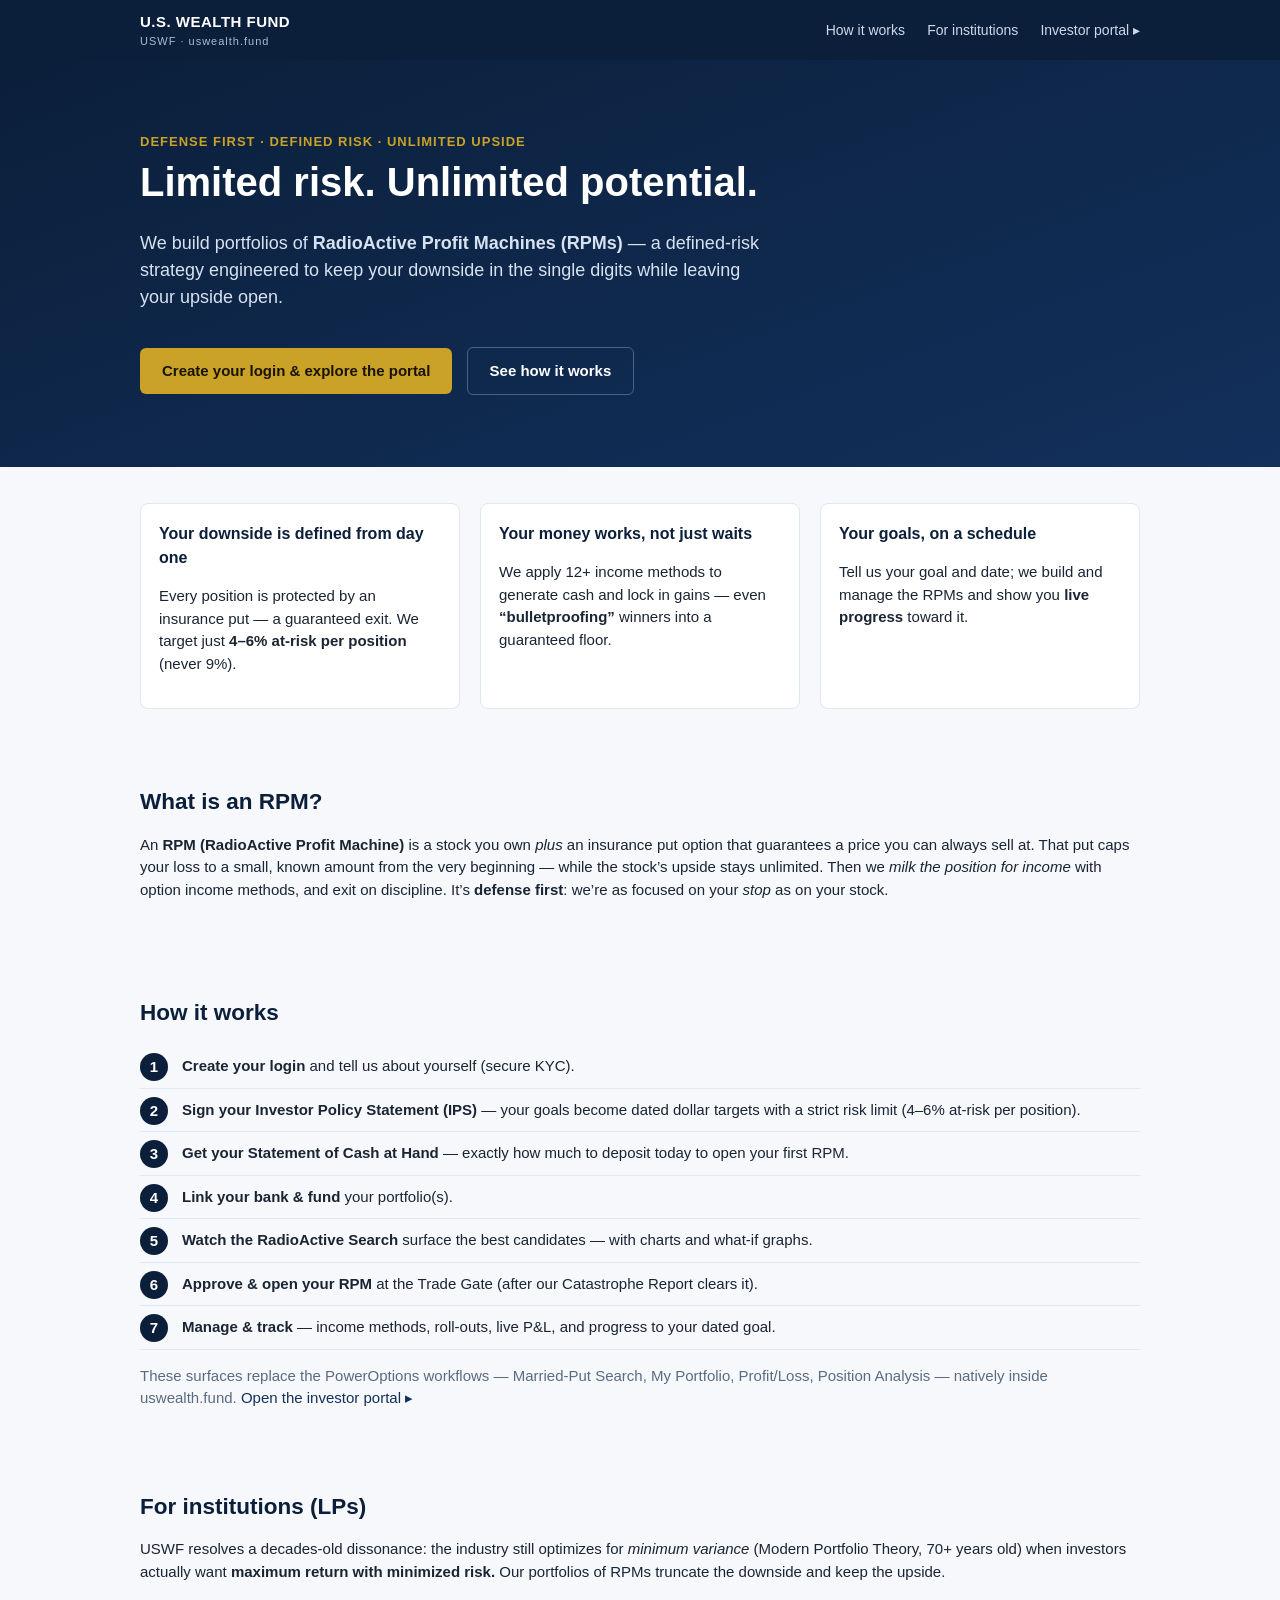
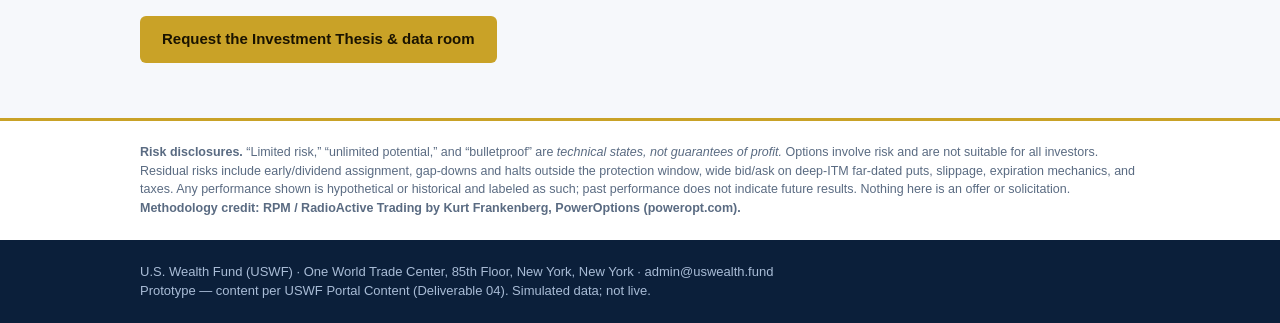
==== index.html @ e9daaee0 "USWF portal prototype (staging) — simulated data, pre-compliance-clearance" ====
<!DOCTYPE html>
<html lang="en">
<head>
<meta charset="utf-8">
<meta name="viewport" content="width=device-width, initial-scale=1">
<title>U.S. Wealth Fund — Limited risk. Unlimited potential.</title>
<meta name="description" content="U.S. Wealth Fund builds portfolios of RadioActive Profit Machines (RPMs): defined-risk equity upside with single-digit downside by construction.">
<link rel="stylesheet" href="assets/css/styles.css">
</head>
<body>

<header class="topbar">
  <div class="wrap">
    <a class="brand" href="index.html">U.S. WEALTH FUND<small>USWF · uswealth.fund</small></a>
    <nav class="nav">
      <a href="#how">How it works</a>
      <a href="#institutions">For institutions</a>
      <a href="app.html">Investor portal ▸</a>
    </nav>
  </div>
</header>

<section class="hero">
  <div class="wrap">
    <div class="tag">Defense first · Defined risk · Unlimited upside</div>
    <h1>Limited risk. Unlimited potential.</h1>
    <p>We build portfolios of <strong>RadioActive Profit Machines (RPMs)</strong> — a defined-risk
       strategy engineered to keep your downside in the single digits while leaving your upside open.</p>
    <a class="cta" href="app.html">Create your login &amp; explore the portal</a>
    <a class="cta ghost" href="#how">See how it works</a>
  </div>
</section>

<div class="wrap">

  <div class="props">
    <div class="prop"><h3>Your downside is defined from day one</h3><p>Every position is protected by an insurance put — a guaranteed exit. We target just <b>4–6% at-risk per position</b> (never 9%).</p></div>
    <div class="prop"><h3>Your money works, not just waits</h3><p>We apply 12+ income methods to generate cash and lock in gains — even <b>“bulletproofing”</b> winners into a guaranteed floor.</p></div>
    <div class="prop"><h3>Your goals, on a schedule</h3><p>Tell us your goal and date; we build and manage the RPMs and show you <b>live progress</b> toward it.</p></div>
  </div>

  <section class="section" id="what">
    <h2>What is an RPM?</h2>
    <p>An <strong>RPM (RadioActive Profit Machine)</strong> is a stock you own <em>plus</em> an insurance
       put option that guarantees a price you can always sell at. That put caps your loss to a small,
       known amount from the very beginning — while the stock’s upside stays unlimited. Then we
       <em>milk the position for income</em> with option income methods, and exit on discipline.
       It’s <strong>defense first</strong>: we’re as focused on your <em>stop</em> as on your stock.</p>
  </section>

  <section class="section" id="how">
    <h2>How it works</h2>
    <ol class="steps">
      <li><b>Create your login</b> and tell us about yourself (secure KYC).</li>
      <li><b>Sign your Investor Policy Statement (IPS)</b> — your goals become dated dollar targets with a strict risk limit (4–6% at-risk per position).</li>
      <li><b>Get your Statement of Cash at Hand</b> — exactly how much to deposit today to open your first RPM.</li>
      <li><b>Link your bank &amp; fund</b> your portfolio(s).</li>
      <li><b>Watch the RadioActive Search</b> surface the best candidates — with charts and what-if graphs.</li>
      <li><b>Approve &amp; open your RPM</b> at the Trade Gate (after our Catastrophe Report clears it).</li>
      <li><b>Manage &amp; track</b> — income methods, roll-outs, live P&amp;L, and progress to your dated goal.</li>
    </ol>
    <p class="sub">These surfaces replace the PowerOptions workflows — Married-Put Search, My Portfolio, Profit/Loss, Position Analysis — natively inside uswealth.fund. <a href="app.html">Open the investor portal ▸</a></p>
  </section>

  <section class="section" id="institutions">
    <h2>For institutions (LPs)</h2>
    <p>USWF resolves a decades-old dissonance: the industry still optimizes for <em>minimum variance</em>
       (Modern Portfolio Theory, 70+ years old) when investors actually want <strong>maximum return with
       minimized risk.</strong> Our portfolios of RPMs truncate the downside and keep the upside.</p>
    <p><a class="cta" href="mailto:admin@uswealth.fund?subject=USWF%20Investment%20Thesis%20request">Request the Investment Thesis &amp; data room</a></p>
  </section>

</div>

<div class="disclosure">
  <div class="wrap">
    <strong>Risk disclosures.</strong> “Limited risk,” “unlimited potential,” and “bulletproof” are
    <em>technical states, not guarantees of profit.</em> Options involve risk and are not suitable for all
    investors. Residual risks include early/dividend assignment, gap-downs and halts outside the
    protection window, wide bid/ask on deep-ITM far-dated puts, slippage, expiration mechanics, and
    taxes. Any performance shown is hypothetical or historical and labeled as such; past performance
    does not indicate future results. Nothing here is an offer or solicitation.
    <strong>Methodology credit: RPM / RadioActive Trading by Kurt Frankenberg, PowerOptions (poweropt.com).</strong>
  </div>
</div>

<footer class="foot">
  <div class="wrap">
    U.S. Wealth Fund (USWF) · One World Trade Center, 85th Floor, New York, New York · admin@uswealth.fund
    <br>Prototype — content per USWF Portal Content (Deliverable 04). Simulated data; not live.
  </div>
</footer>

</body>
</html>
---- assets/css/styles.css ----
/* uswealth.fund — prototype styles (dependency-free) */
:root{
  --navy:#0b1f3a; --navy2:#12305c; --ink:#1a2433; --slate:#5a6b82; --line:#e2e8f0;
  --bg:#f6f8fb; --white:#fff; --ok:#0f9d58; --okbg:#e6f4ea; --warn:#b8860b; --warnbg:#fdf6e3;
  --bad:#c0392b; --badbg:#fdecea; --accent:#c9a227;
}
*{box-sizing:border-box}
body{margin:0;font:15px/1.5 -apple-system,BlinkMacSystemFont,"Segoe UI",Roboto,Helvetica,Arial,sans-serif;color:var(--ink);background:var(--bg)}
a{color:var(--navy2);text-decoration:none}
h1,h2,h3,h4{color:var(--navy);margin:0 0 .4em}
.muted{color:var(--slate)}
.sub{color:var(--slate);margin:.2em 0 0}
.hint{color:var(--slate);font-size:13px;margin:.2em 0 .6em}
.wrap{max-width:1040px;margin:0 auto;padding:0 20px}

/* top bar */
.topbar{background:var(--navy);color:#fff}
.topbar .wrap{display:flex;align-items:center;justify-content:space-between;height:60px}
.brand{font-weight:700;letter-spacing:.5px;color:#fff}
.brand small{display:block;font-weight:400;font-size:11px;color:#a9bcd6;letter-spacing:1px}
.nav a{color:#cdd9ea;margin-left:18px;font-size:14px;padding:6px 0;border-bottom:2px solid transparent}
.nav a.active,.nav a:hover{color:#fff;border-color:var(--accent)}

/* marketing */
.hero{background:linear-gradient(160deg,var(--navy),var(--navy2));color:#fff;padding:72px 0}
.hero h1{color:#fff;font-size:40px;margin-bottom:.2em}
.hero .tag{color:var(--accent);font-weight:600;letter-spacing:1px;text-transform:uppercase;font-size:13px}
.hero p{color:#d7e2f0;max-width:640px;font-size:18px}
.cta{display:inline-block;margin-top:18px;background:var(--accent);color:#1a1300;font-weight:700;padding:12px 22px;border-radius:6px}
.cta.ghost{background:transparent;color:#fff;border:1px solid #48628a;margin-left:10px}
.props{display:grid;grid-template-columns:repeat(3,1fr);gap:20px;margin:36px 0}
.prop{background:#fff;border:1px solid var(--line);border-radius:8px;padding:18px}
.prop h3{font-size:16px}
.steps{counter-reset:s;padding:0;list-style:none}
.steps li{counter-increment:s;padding:10px 0 10px 42px;position:relative;border-bottom:1px solid var(--line)}
.steps li:before{content:counter(s);position:absolute;left:0;top:8px;width:28px;height:28px;border-radius:50%;background:var(--navy);color:#fff;text-align:center;line-height:28px;font-weight:700}
.section{padding:40px 0}
.disclosure{background:#fff;border-top:3px solid var(--accent);color:var(--slate);font-size:12.5px;padding:22px 0}
.foot{background:var(--navy);color:#a9bcd6;font-size:13px;padding:22px 0}

/* app surfaces */
.app-main{padding:24px 0}
.panel{background:#fff;border:1px solid var(--line);border-radius:10px;padding:20px;margin-bottom:20px}
.panel-head{border-bottom:1px solid var(--line);padding-bottom:12px;margin-bottom:16px}
.grid{width:100%;border-collapse:collapse;font-size:14px}
.grid th,.grid td{text-align:left;padding:9px 10px;border-bottom:1px solid var(--line)}
.grid th{color:var(--slate);font-weight:600;font-size:12px;text-transform:uppercase;letter-spacing:.4px}
.grid.tight th,.grid.tight td{padding:6px 8px}
.tk{font-weight:700;color:var(--navy)}
.badge{display:inline-block;padding:2px 8px;border-radius:20px;font-size:12px;font-weight:600}
.badge.ok{background:var(--okbg);color:var(--ok)} .badge.warn{background:var(--warnbg);color:var(--warn)} .badge.bad{background:var(--badbg);color:var(--bad)}
.btn{background:var(--navy);color:#fff;border:0;border-radius:6px;padding:8px 14px;cursor:pointer;font-size:14px}
.btn.sm{padding:5px 10px;font-size:13px}
.btn.primary{background:var(--ok)}
.btn.primary:disabled{background:#9aa7b6;cursor:not-allowed}
.btn:hover{filter:brightness(1.08)}
.card{background:#fff;border:1px solid var(--line);border-radius:10px;padding:16px;margin-bottom:16px}
.card-head{display:flex;justify-content:space-between;align-items:center;margin-bottom:8px}
.kv{display:flex;justify-content:space-between;padding:5px 0;border-bottom:1px dashed var(--line)}
.kv.total{border-bottom:2px solid var(--navy);font-size:16px}
.kv span{color:var(--slate)}
.two-col{display:grid;grid-template-columns:1fr 1fr;gap:22px;align-items:start}
.chart-wrap{background:#fbfcfe;border:1px solid var(--line);border-radius:8px;padding:8px}
label{display:block;margin:8px 0;font-size:13px;color:var(--slate)}
input,select{font:inherit;padding:7px 9px;border:1px solid var(--line);border-radius:6px;width:120px}
select{width:auto}
.im-grid{display:grid;grid-template-columns:1fr 1fr;gap:18px;margin-top:18px}
.im{background:#fbfcfe;border:1px solid var(--line);border-radius:8px;padding:14px}
.msg{margin-top:8px;font-size:13px;min-height:18px}
.msg.ok{color:var(--ok)} .msg.warn{color:var(--warn)} .msg.err{color:var(--bad)}
.gate{border-radius:10px;padding:16px;margin-top:18px}
.gate.ok{background:var(--okbg);border:1px solid var(--ok)} .gate.warn{background:var(--warnbg);border:1px solid var(--warn)} .gate.bad{background:var(--badbg);border:1px solid var(--bad)}
.gate ul{margin:6px 0;padding-left:18px} .gate .reason{font-weight:600} .gate .reason.err{color:var(--bad)}
.disc{font-size:12px;color:var(--slate);margin-top:8px}

/* payoff chart */
.payoff{width:100%;height:auto}
.payoff .axis{stroke:#c7d2e0;stroke-width:1}
.payoff .axis0{stroke:#94a3b8;stroke-dasharray:3 3}
.payoff .curve{fill:none;stroke:var(--navy2);stroke-width:2.5}
.payoff .lbl{fill:var(--slate);font-size:11px} .payoff .lbl0{fill:#94a3b8;font-size:10px}

@media(max-width:820px){.two-col,.im-grid,.props{grid-template-columns:1fr}}
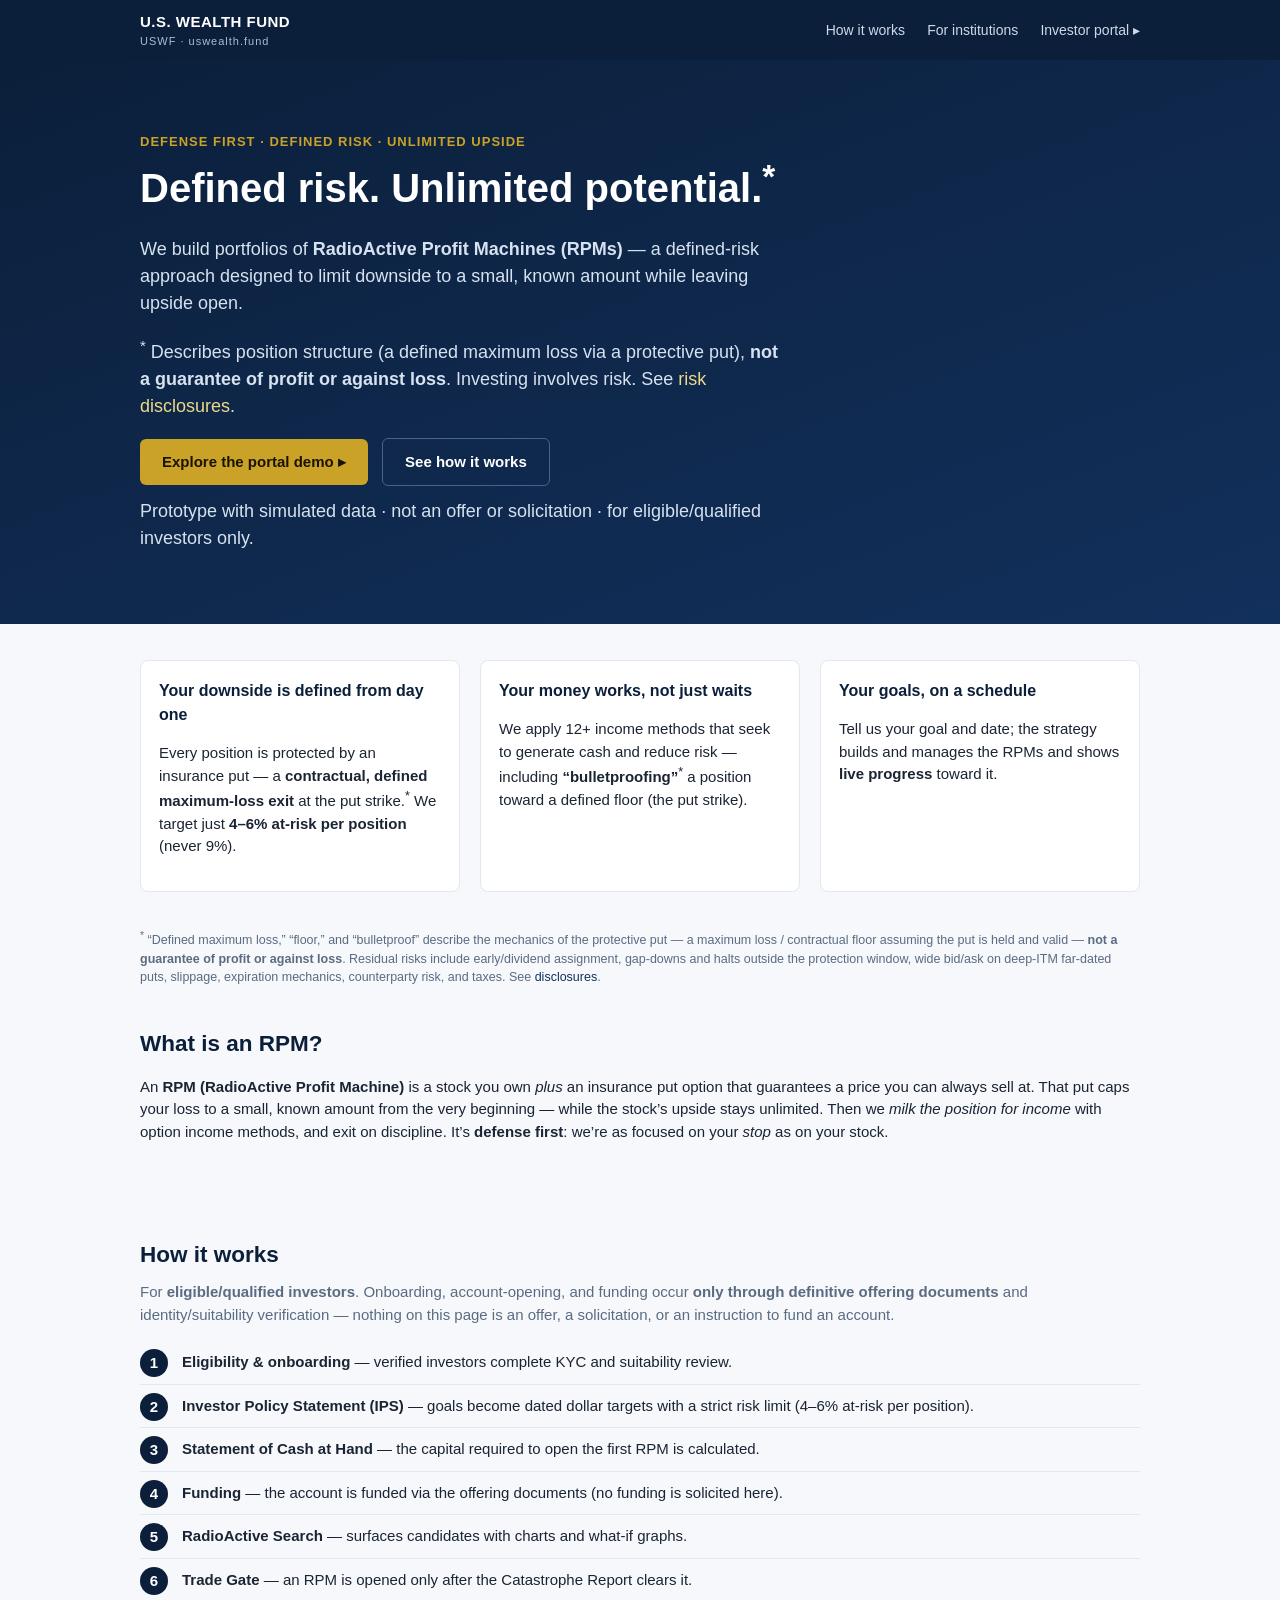
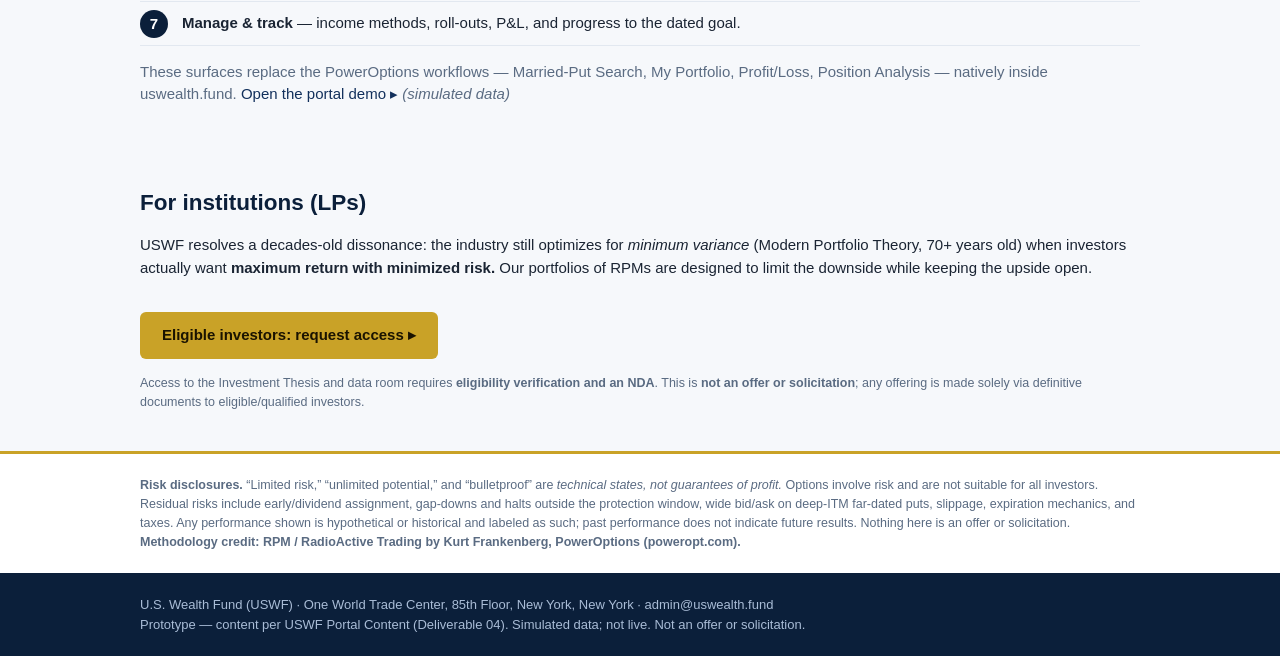
==== commit 4e9f96e4: "Compliance remediation (Deliverable 09): gate funding/data-room CTAs, qualify guarantee language, ad" ====
--- a/index.html
+++ b/index.html
@@ -4,7 +4,7 @@
 <meta charset="utf-8">
 <meta name="viewport" content="width=device-width, initial-scale=1">
 <title>U.S. Wealth Fund — Limited risk. Unlimited potential.</title>
-<meta name="description" content="U.S. Wealth Fund builds portfolios of RadioActive Profit Machines (RPMs): defined-risk equity upside with single-digit downside by construction.">
+<meta name="description" content="U.S. Wealth Fund builds portfolios of RadioActive Profit Machines (RPMs): a defined-risk approach designed to limit downside while leaving upside open. For eligible/qualified investors. Not an offer.">
 <link rel="stylesheet" href="assets/css/styles.css">
 </head>
 <body>
@@ -23,21 +23,30 @@
 <section class="hero">
   <div class="wrap">
     <div class="tag">Defense first · Defined risk · Unlimited upside</div>
-    <h1>Limited risk. Unlimited potential.</h1>
+    <h1>Defined risk. Unlimited potential.<sup>*</sup></h1>
     <p>We build portfolios of <strong>RadioActive Profit Machines (RPMs)</strong> — a defined-risk
-       strategy engineered to keep your downside in the single digits while leaving your upside open.</p>
-    <a class="cta" href="app.html">Create your login &amp; explore the portal</a>
+       approach designed to limit downside to a small, known amount while leaving upside open.</p>
+    <p class="hero-disc"><sup>*</sup> Describes position structure (a defined maximum loss via a
+       protective put), <strong>not a guarantee of profit or against loss</strong>. Investing involves
+       risk. See <a href="#disclosures">risk disclosures</a>.</p>
+    <a class="cta" href="app.html">Explore the portal demo ▸</a>
     <a class="cta ghost" href="#how">See how it works</a>
+    <p class="cta-disc">Prototype with simulated data · not an offer or solicitation · for eligible/qualified investors only.</p>
   </div>
 </section>
 
 <div class="wrap">
 
   <div class="props">
-    <div class="prop"><h3>Your downside is defined from day one</h3><p>Every position is protected by an insurance put — a guaranteed exit. We target just <b>4–6% at-risk per position</b> (never 9%).</p></div>
-    <div class="prop"><h3>Your money works, not just waits</h3><p>We apply 12+ income methods to generate cash and lock in gains — even <b>“bulletproofing”</b> winners into a guaranteed floor.</p></div>
-    <div class="prop"><h3>Your goals, on a schedule</h3><p>Tell us your goal and date; we build and manage the RPMs and show you <b>live progress</b> toward it.</p></div>
+    <div class="prop"><h3>Your downside is defined from day one</h3><p>Every position is protected by an insurance put — a <b>contractual, defined maximum-loss exit</b> at the put strike.<sup>*</sup> We target just <b>4–6% at-risk per position</b> (never 9%).</p></div>
+    <div class="prop"><h3>Your money works, not just waits</h3><p>We apply 12+ income methods that seek to generate cash and reduce risk — including <b>“bulletproofing”</b><sup>*</sup> a position toward a defined floor (the put strike).</p></div>
+    <div class="prop"><h3>Your goals, on a schedule</h3><p>Tell us your goal and date; the strategy builds and manages the RPMs and shows <b>live progress</b> toward it.</p></div>
   </div>
+  <p class="fine"><sup>*</sup> “Defined maximum loss,” “floor,” and “bulletproof” describe the mechanics
+     of the protective put — a maximum loss / contractual floor assuming the put is held and valid —
+     <strong>not a guarantee of profit or against loss</strong>. Residual risks include early/dividend
+     assignment, gap-downs and halts outside the protection window, wide bid/ask on deep-ITM far-dated
+     puts, slippage, expiration mechanics, counterparty risk, and taxes. See <a href="#disclosures">disclosures</a>.</p>
 
   <section class="section" id="what">
     <h2>What is an RPM?</h2>
@@ -50,29 +59,36 @@
 
   <section class="section" id="how">
     <h2>How it works</h2>
+    <p class="sub">For <b>eligible/qualified investors</b>. Onboarding, account-opening, and funding occur
+       <b>only through definitive offering documents</b> and identity/suitability verification —
+       nothing on this page is an offer, a solicitation, or an instruction to fund an account.</p>
     <ol class="steps">
-      <li><b>Create your login</b> and tell us about yourself (secure KYC).</li>
-      <li><b>Sign your Investor Policy Statement (IPS)</b> — your goals become dated dollar targets with a strict risk limit (4–6% at-risk per position).</li>
-      <li><b>Get your Statement of Cash at Hand</b> — exactly how much to deposit today to open your first RPM.</li>
-      <li><b>Link your bank &amp; fund</b> your portfolio(s).</li>
-      <li><b>Watch the RadioActive Search</b> surface the best candidates — with charts and what-if graphs.</li>
-      <li><b>Approve &amp; open your RPM</b> at the Trade Gate (after our Catastrophe Report clears it).</li>
-      <li><b>Manage &amp; track</b> — income methods, roll-outs, live P&amp;L, and progress to your dated goal.</li>
+      <li><b>Eligibility &amp; onboarding</b> — verified investors complete KYC and suitability review.</li>
+      <li><b>Investor Policy Statement (IPS)</b> — goals become dated dollar targets with a strict risk limit (4–6% at-risk per position).</li>
+      <li><b>Statement of Cash at Hand</b> — the capital required to open the first RPM is calculated.</li>
+      <li><b>Funding</b> — the account is funded via the offering documents (no funding is solicited here).</li>
+      <li><b>RadioActive Search</b> — surfaces candidates with charts and what-if graphs.</li>
+      <li><b>Trade Gate</b> — an RPM is opened only after the Catastrophe Report clears it.</li>
+      <li><b>Manage &amp; track</b> — income methods, roll-outs, P&amp;L, and progress to the dated goal.</li>
     </ol>
-    <p class="sub">These surfaces replace the PowerOptions workflows — Married-Put Search, My Portfolio, Profit/Loss, Position Analysis — natively inside uswealth.fund. <a href="app.html">Open the investor portal ▸</a></p>
+    <p class="sub">These surfaces replace the PowerOptions workflows — Married-Put Search, My Portfolio, Profit/Loss, Position Analysis — natively inside uswealth.fund. <a href="app.html">Open the portal demo ▸</a> <em>(simulated data)</em></p>
   </section>
 
   <section class="section" id="institutions">
     <h2>For institutions (LPs)</h2>
     <p>USWF resolves a decades-old dissonance: the industry still optimizes for <em>minimum variance</em>
        (Modern Portfolio Theory, 70+ years old) when investors actually want <strong>maximum return with
-       minimized risk.</strong> Our portfolios of RPMs truncate the downside and keep the upside.</p>
-    <p><a class="cta" href="mailto:admin@uswealth.fund?subject=USWF%20Investment%20Thesis%20request">Request the Investment Thesis &amp; data room</a></p>
+       minimized risk.</strong> Our portfolios of RPMs are designed to limit the downside while keeping
+       the upside open.</p>
+    <p><a class="cta" href="mailto:admin@uswealth.fund?subject=USWF%20eligibility%20%26%20thesis%20request">Eligible investors: request access ▸</a></p>
+    <p class="fine">Access to the Investment Thesis and data room requires <b>eligibility verification and an
+       NDA</b>. This is <b>not an offer or solicitation</b>; any offering is made solely via definitive
+       documents to eligible/qualified investors.</p>
   </section>
 
 </div>
 
-<div class="disclosure">
+<div class="disclosure" id="disclosures">
   <div class="wrap">
     <strong>Risk disclosures.</strong> “Limited risk,” “unlimited potential,” and “bulletproof” are
     <em>technical states, not guarantees of profit.</em> Options involve risk and are not suitable for all
@@ -87,7 +103,7 @@
 <footer class="foot">
   <div class="wrap">
     U.S. Wealth Fund (USWF) · One World Trade Center, 85th Floor, New York, New York · admin@uswealth.fund
-    <br>Prototype — content per USWF Portal Content (Deliverable 04). Simulated data; not live.
+    <br>Prototype — content per USWF Portal Content (Deliverable 04). Simulated data; not live. Not an offer or solicitation.
   </div>
 </footer>
 
--- a/assets/css/styles.css
+++ b/assets/css/styles.css
@@ -28,6 +28,10 @@
 .hero p{color:#d7e2f0;max-width:640px;font-size:18px}
 .cta{display:inline-block;margin-top:18px;background:var(--accent);color:#1a1300;font-weight:700;padding:12px 22px;border-radius:6px}
 .cta.ghost{background:transparent;color:#fff;border:1px solid #48628a;margin-left:10px}
+.hero-disc{color:#c7d2e0;font-size:12.5px;max-width:640px;margin:6px 0 0}
+.hero-disc a{color:#ecd98a}
+.cta-disc{color:#a9bcd6;font-size:12px;margin:12px 0 0}
+.fine{color:var(--slate);font-size:12.5px;line-height:1.5;margin:8px 0 0}
 .props{display:grid;grid-template-columns:repeat(3,1fr);gap:20px;margin:36px 0}
 .prop{background:#fff;border:1px solid var(--line);border-radius:8px;padding:18px}
 .prop h3{font-size:16px}
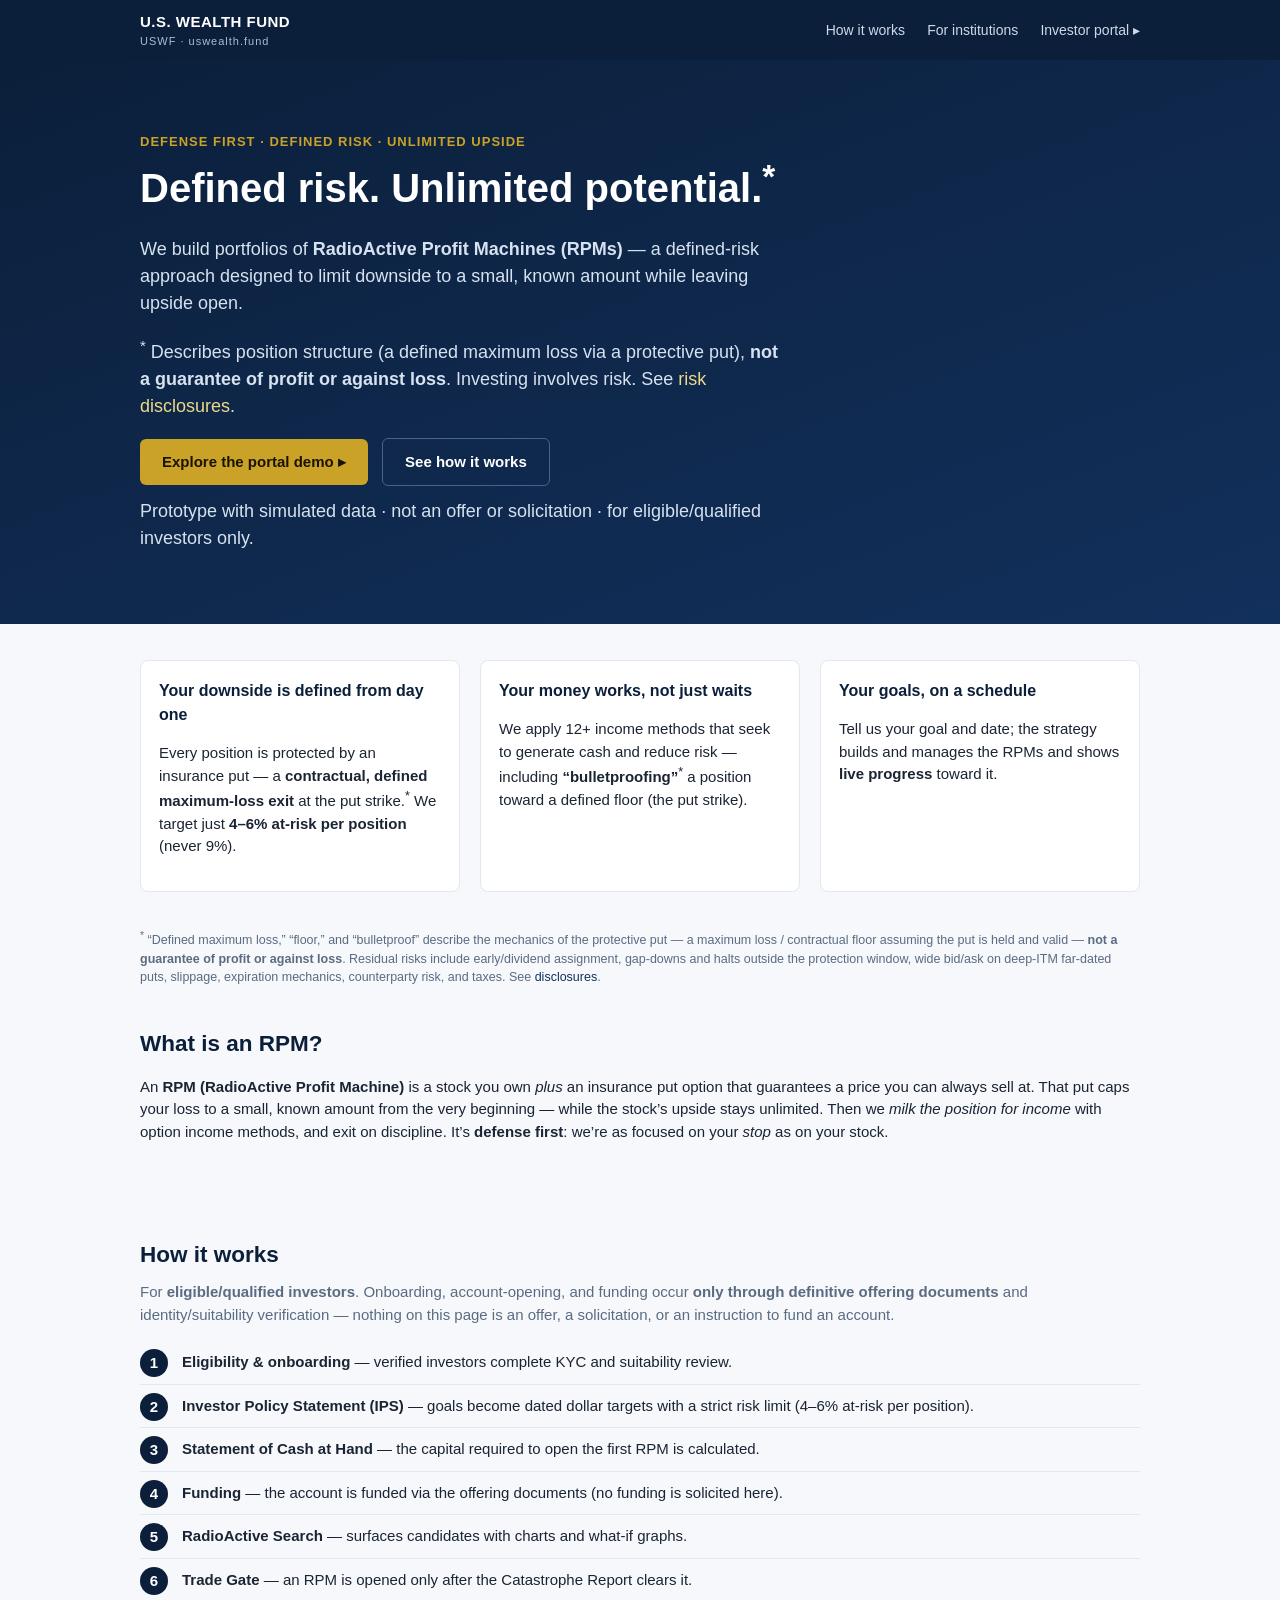
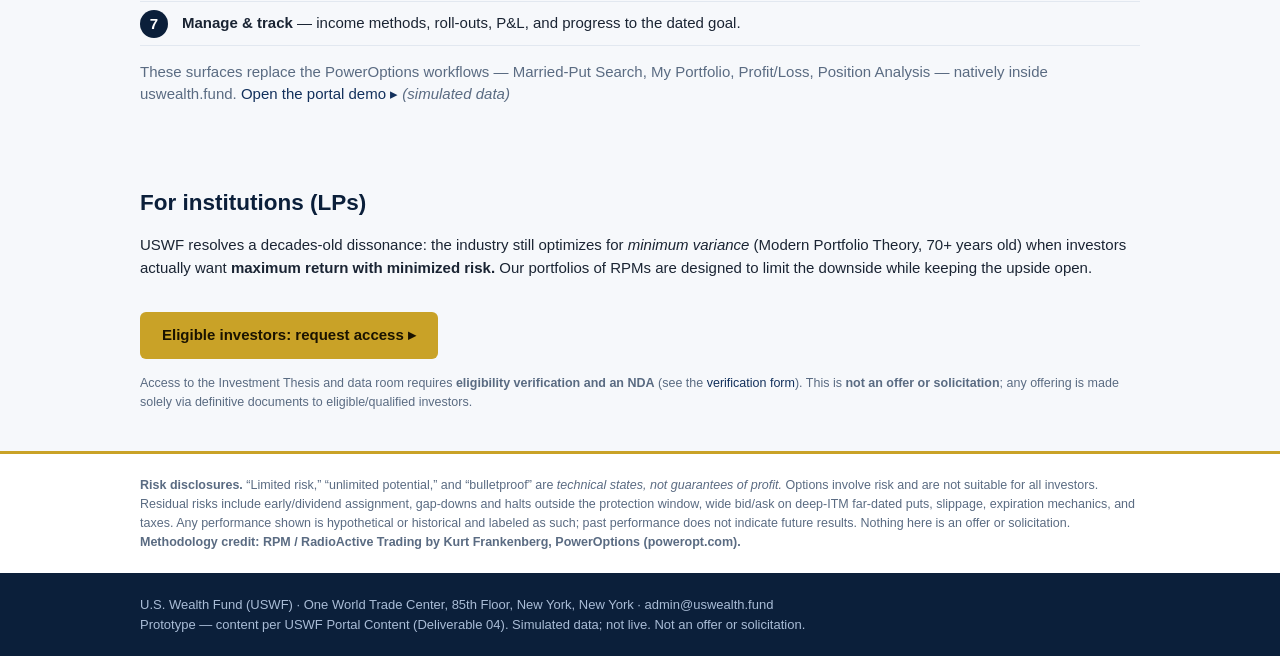
==== commit fba4978b: "Add eligible-investor gate (Deliverable 09 Item 2): attestation + NDA before data-room request; rout" ====
--- a/index.html
+++ b/index.html
@@ -3,7 +3,7 @@
 <head>
 <meta charset="utf-8">
 <meta name="viewport" content="width=device-width, initial-scale=1">
-<title>U.S. Wealth Fund — Limited risk. Unlimited potential.</title>
+<title>U.S. Wealth Fund (USWF) — Defined-risk equity upside</title>
 <meta name="description" content="U.S. Wealth Fund builds portfolios of RadioActive Profit Machines (RPMs): a defined-risk approach designed to limit downside while leaving upside open. For eligible/qualified investors. Not an offer.">
 <link rel="stylesheet" href="assets/css/styles.css">
 </head>
@@ -80,10 +80,11 @@
        (Modern Portfolio Theory, 70+ years old) when investors actually want <strong>maximum return with
        minimized risk.</strong> Our portfolios of RPMs are designed to limit the downside while keeping
        the upside open.</p>
-    <p><a class="cta" href="mailto:admin@uswealth.fund?subject=USWF%20eligibility%20%26%20thesis%20request">Eligible investors: request access ▸</a></p>
+    <p><a class="cta" href="eligibility.html">Eligible investors: request access ▸</a></p>
     <p class="fine">Access to the Investment Thesis and data room requires <b>eligibility verification and an
-       NDA</b>. This is <b>not an offer or solicitation</b>; any offering is made solely via definitive
-       documents to eligible/qualified investors.</p>
+       NDA</b> (see the <a href="eligibility.html">verification form</a>). This is <b>not an offer or
+       solicitation</b>; any offering is made solely via definitive documents to eligible/qualified
+       investors.</p>
   </section>
 
 </div>
--- a/assets/css/styles.css
+++ b/assets/css/styles.css
@@ -32,6 +32,21 @@
 .hero-disc a{color:#ecd98a}
 .cta-disc{color:#a9bcd6;font-size:12px;margin:12px 0 0}
 .fine{color:var(--slate);font-size:12.5px;line-height:1.5;margin:8px 0 0}
+/* eligibility gate form */
+.egate{background:#fff;border:1px solid var(--line);border-radius:10px;padding:24px;margin:24px 0}
+.egate h2{margin-bottom:6px}
+.egate .field{margin:16px 0}
+.egate label.q{display:block;color:var(--ink);font-weight:600;font-size:14px;margin-bottom:6px}
+.egate select,.egate input[type=text],.egate input[type=email]{width:100%;max-width:420px}
+.egate .check{display:flex;gap:10px;align-items:flex-start;margin:10px 0;color:var(--ink);font-size:14px;font-weight:400}
+.egate .check input[type=checkbox]{width:18px;height:18px;margin-top:2px;flex:0 0 auto}
+.egate .nda{background:#fbfcfe;border:1px solid var(--line);border-radius:8px;padding:12px 14px;font-size:13px;color:var(--slate)}
+.egate details summary{cursor:pointer;color:var(--navy2);font-weight:600}
+.egate .actions{margin-top:20px;border-top:1px solid var(--line);padding-top:16px}
+.egate .btn:disabled{background:#9aa7b6;cursor:not-allowed}
+.egate .result{margin-top:14px;font-size:14px}
+.egate .result.ok{color:var(--ok)} .egate .result.err{color:var(--bad)}
+.notice{background:var(--warnbg);border:1px solid var(--warn);border-radius:8px;padding:12px 14px;color:#7a5c00;font-size:13px;margin:16px 0}
 .props{display:grid;grid-template-columns:repeat(3,1fr);gap:20px;margin:36px 0}
 .prop{background:#fff;border:1px solid var(--line);border-radius:8px;padding:18px}
 .prop h3{font-size:16px}
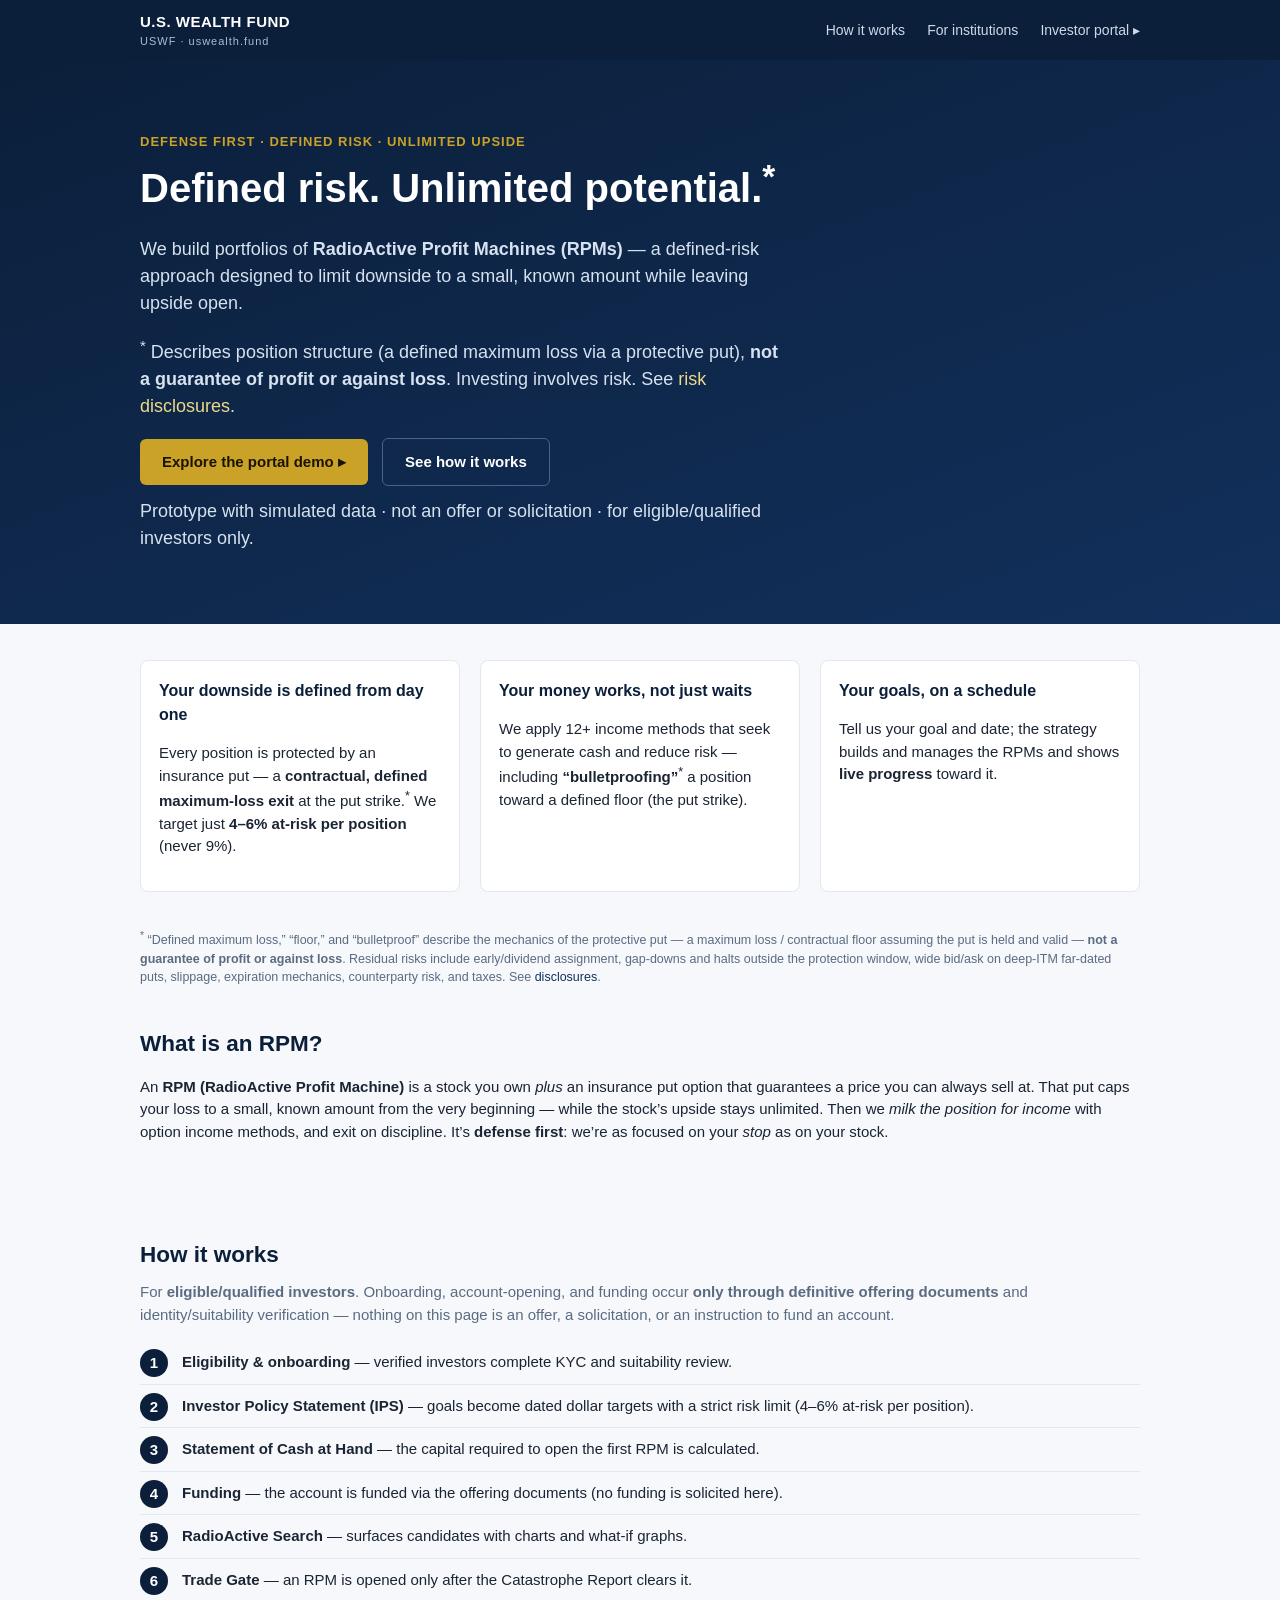
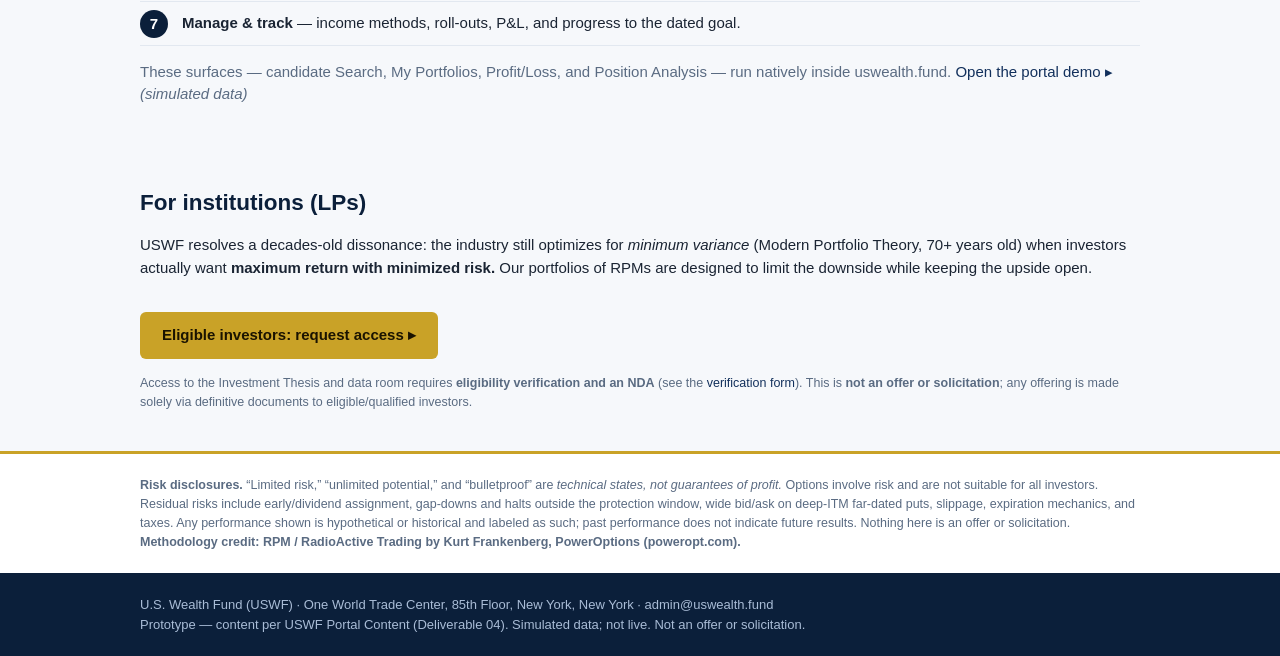
==== commit 8480a739: "Remove 'replaces PowerOptions workflows' framing from portal copy + caveat; rename sample portfolio " ====
--- a/index.html
+++ b/index.html
@@ -71,7 +71,7 @@
       <li><b>Trade Gate</b> — an RPM is opened only after the Catastrophe Report clears it.</li>
       <li><b>Manage &amp; track</b> — income methods, roll-outs, P&amp;L, and progress to the dated goal.</li>
     </ol>
-    <p class="sub">These surfaces replace the PowerOptions workflows — Married-Put Search, My Portfolio, Profit/Loss, Position Analysis — natively inside uswealth.fund. <a href="app.html">Open the portal demo ▸</a> <em>(simulated data)</em></p>
+    <p class="sub">These surfaces — candidate Search, My Portfolios, Profit/Loss, and Position Analysis — run natively inside uswealth.fund. <a href="app.html">Open the portal demo ▸</a> <em>(simulated data)</em></p>
   </section>
 
   <section class="section" id="institutions">
